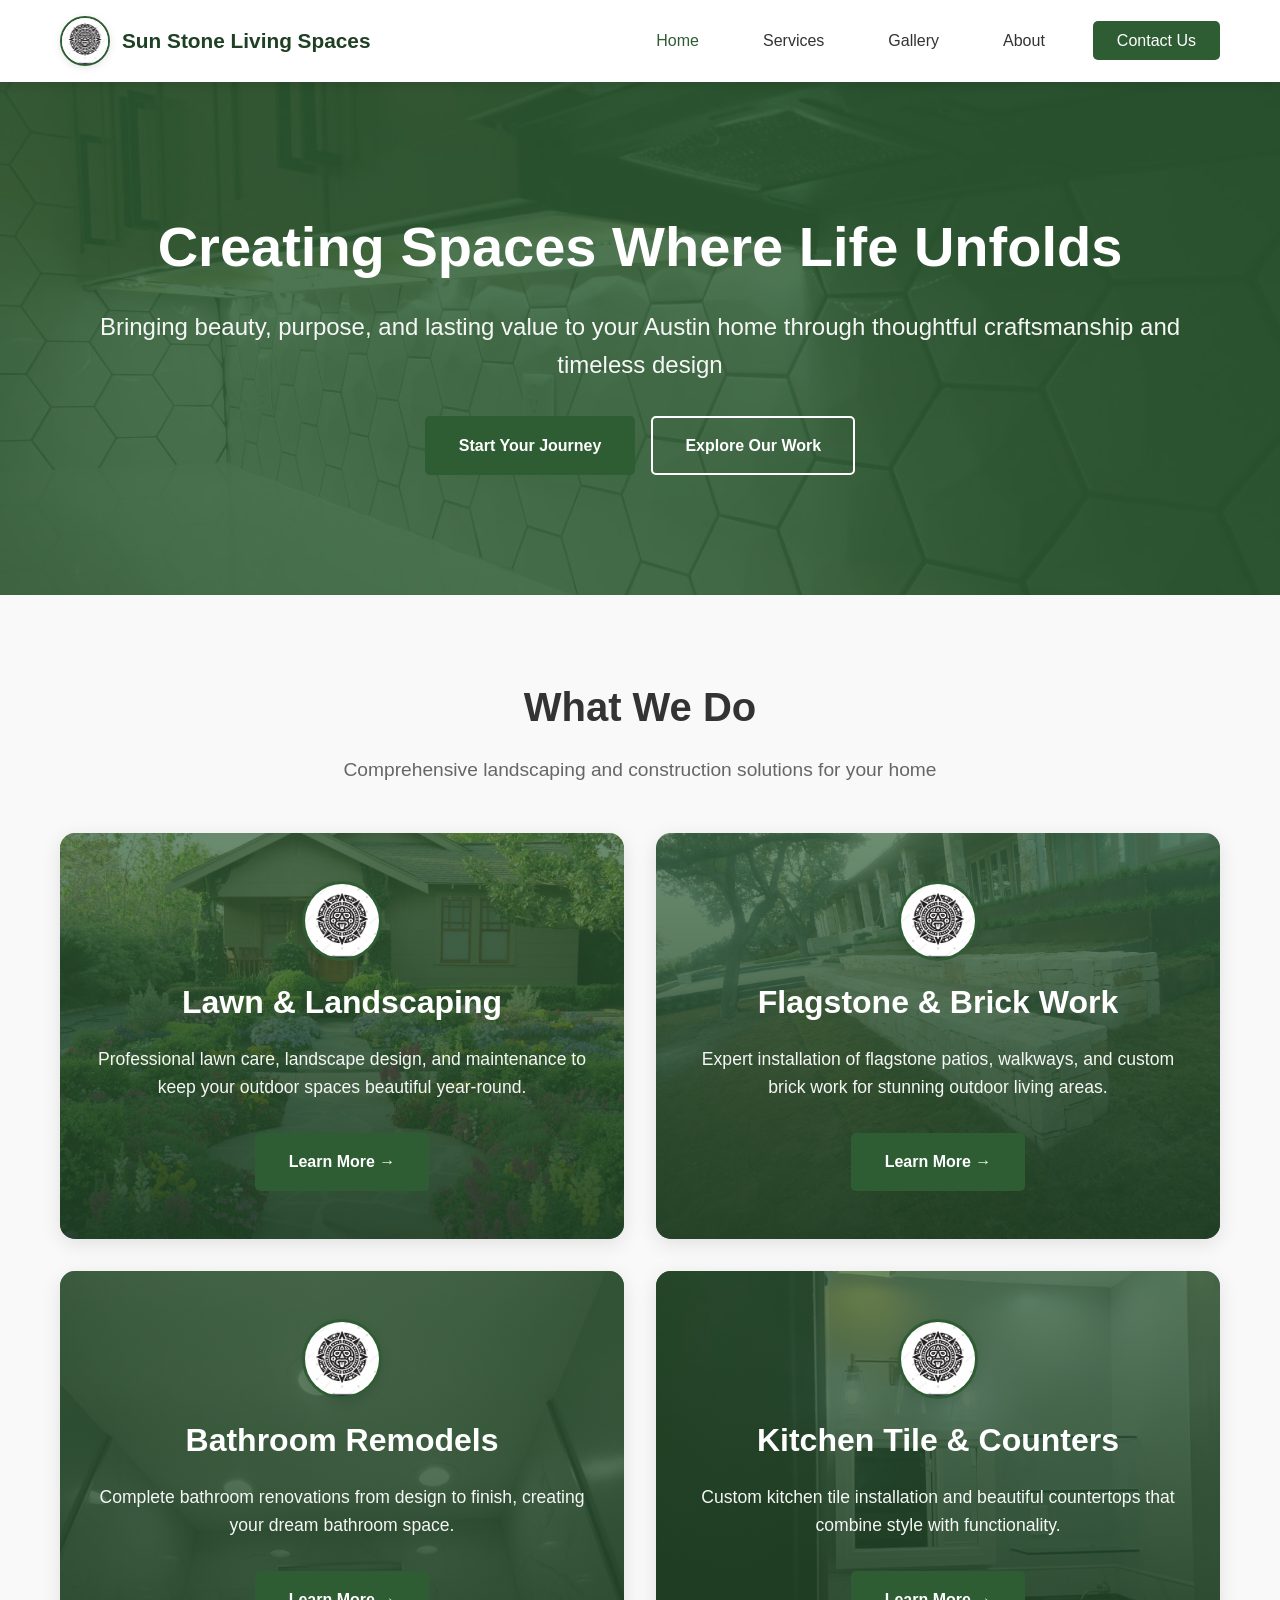
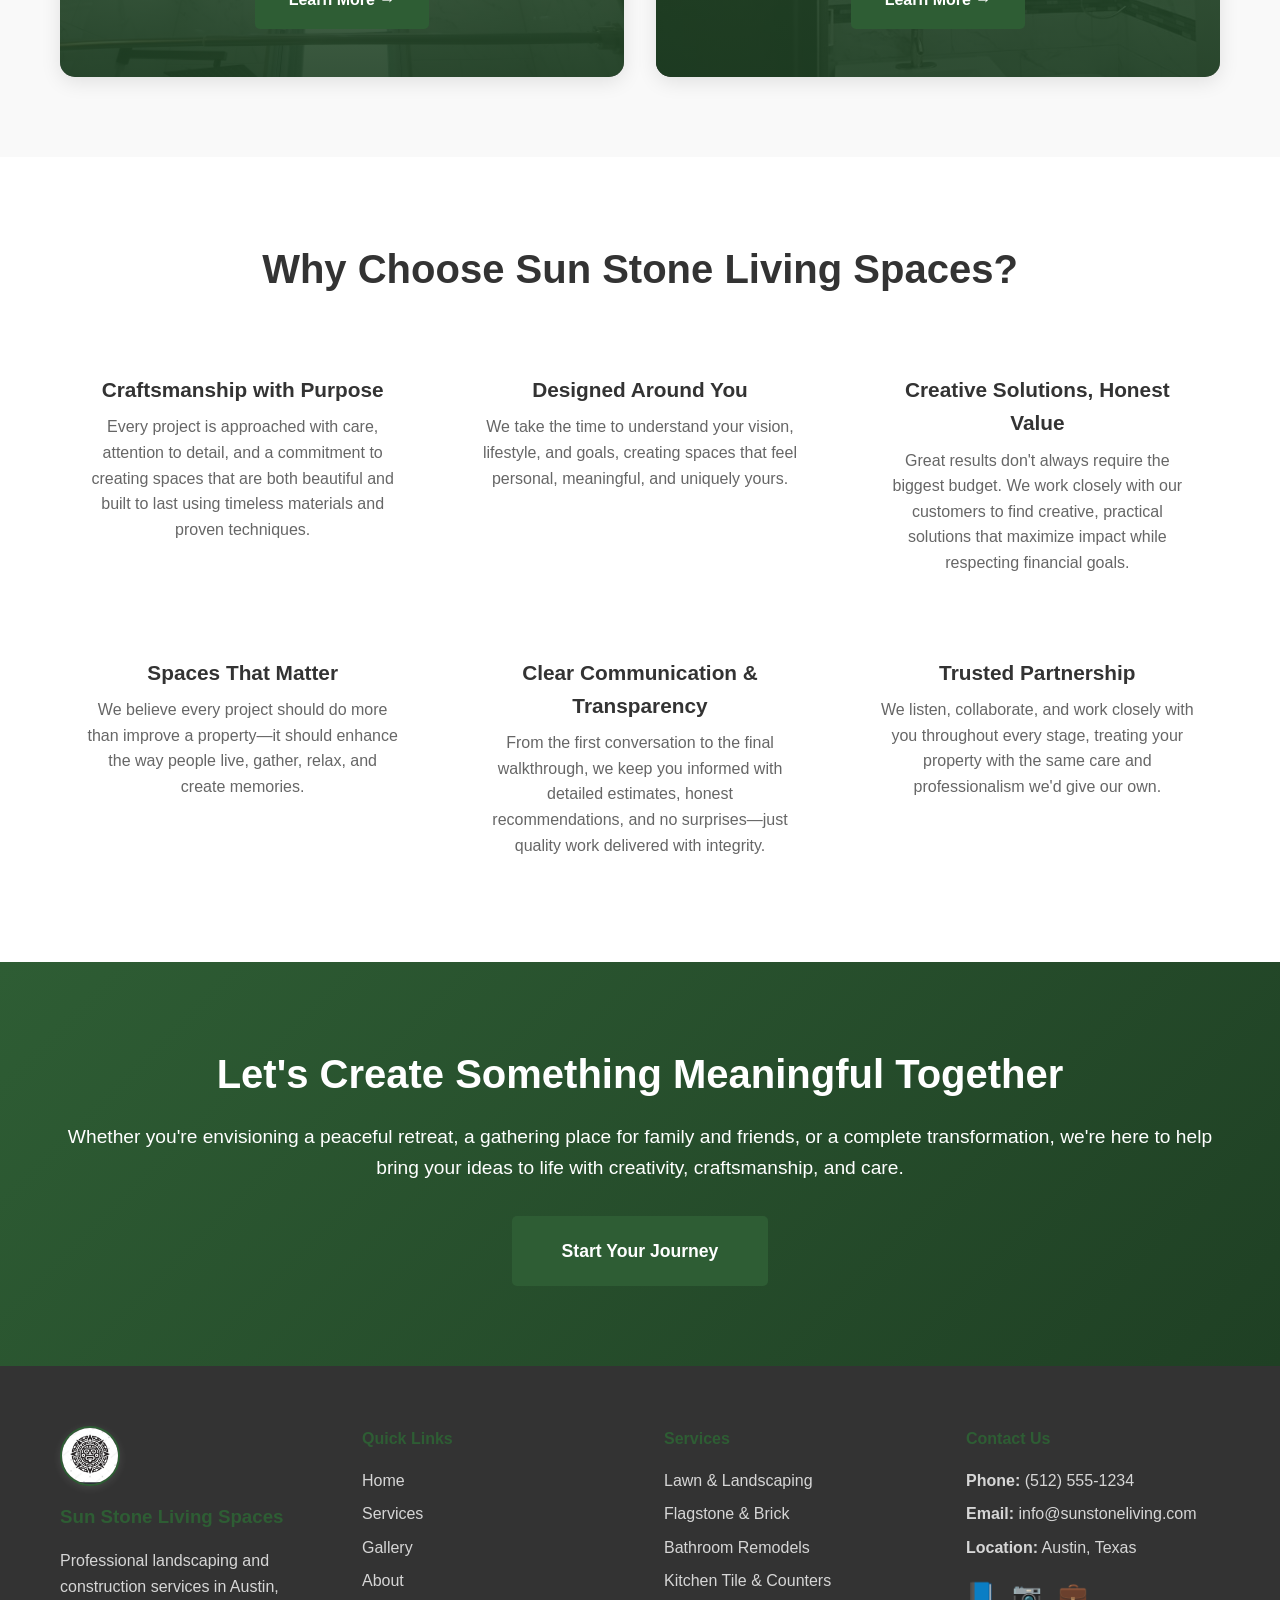
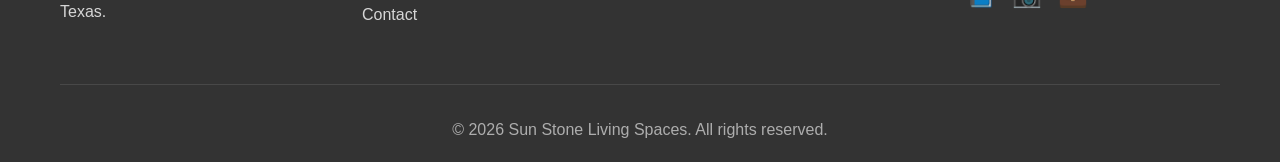
==== index.html @ c8926825 "Add files via upload Initial website upload" ====
<!DOCTYPE html>
<html lang="en">
<head>
    <meta charset="UTF-8">
    <meta name="viewport" content="width=device-width, initial-scale=1.0">
    <meta name="description" content="Sun Stone Living Spaces - Professional landscaping, construction, and remodeling services in Austin, Texas. Specializing in lawn care, flagstone, brick work, bathroom remodels, and custom counters.">
    <title>Sun Stone Living Spaces | Landscaping & Construction | Austin, TX</title>
    <link rel="stylesheet" href="css/styles.css">
</head>
<body>
    <!-- Navigation -->
    <nav class="navbar">
        <div class="container">
            <div class="nav-wrapper">
                <div class="logo">
                    <img src="images/logos/sunstone-icon.jpg" alt="Sun Stone Living Spaces Logo" class="logo-image">
                    <span class="logo-text">Sun Stone Living Spaces</span>
                </div>
                <button class="mobile-menu-toggle" aria-label="Toggle menu">
                    <span></span>
                    <span></span>
                    <span></span>
                </button>
                <ul class="nav-menu">
                    <li><a href="index.html" class="active">Home</a></li>
                    <li><a href="services.html">Services</a></li>
                    <li><a href="gallery.html">Gallery</a></li>
                    <li><a href="about.html">About</a></li>
                    <li><a href="contact.html" class="btn-contact">Contact Us</a></li>
                </ul>
            </div>
        </div>
    </nav>

    <!-- Hero Section -->
    <section class="hero" style="background-image: url('images/gallery/kitchen/HexKit.jpg');">
        <div class="hero-overlay"></div>
        <div class="container">
            <div class="hero-content">
                <h1>Creating Spaces Where Life Unfolds</h1>
                <p class="hero-subtitle">Bringing beauty, purpose, and lasting value to your Austin home through thoughtful craftsmanship and timeless design</p>
                <div class="hero-buttons">
                    <a href="contact.html" class="btn btn-primary">Start Your Journey</a>
                    <a href="gallery.html" class="btn btn-secondary">Explore Our Work</a>
                </div>
            </div>
        </div>
    </section>

    <!-- Services Overview -->
    <section class="services-overview">
        <div class="container">
            <h2 class="section-title">What We Do</h2>
            <p class="section-subtitle">Comprehensive landscaping and construction solutions for your home</p>
            
            <div class="services-grid-2x2">
                <div class="service-card-large" style="background-image: url('images/gallery/lawn/flowers and flagstone.jpg');">
                    <div class="service-card-overlay"></div>
                    <div class="service-card-content">
                        <div class="service-icon">
                            <img src="images/logos/sunstone-icon.jpg" alt="Sun Stone" class="service-icon-img">
                        </div>
                        <h3>Lawn & Landscaping</h3>
                        <p>Professional lawn care, landscape design, and maintenance to keep your outdoor spaces beautiful year-round.</p>
                        <a href="services.html#lawn" class="btn btn-primary">Learn More →</a>
                    </div>
                </div>
                
                <div class="service-card-large" style="background-image: url('images/gallery/hardscape/image000000(5).JPG');">
                    <div class="service-card-overlay"></div>
                    <div class="service-card-content">
                        <div class="service-icon">
                            <img src="images/logos/sunstone-icon.jpg" alt="Sun Stone" class="service-icon-img">
                        </div>
                        <h3>Flagstone & Brick Work</h3>
                        <p>Expert installation of flagstone patios, walkways, and custom brick work for stunning outdoor living areas.</p>
                        <a href="services.html#hardscape" class="btn btn-primary">Learn More →</a>
                    </div>
                </div>
                
                <div class="service-card-large" style="background-image: url('images/gallery/bathroom/Wshower2.jpg');">
                    <div class="service-card-overlay"></div>
                    <div class="service-card-content">
                        <div class="service-icon">
                            <img src="images/logos/sunstone-icon.jpg" alt="Sun Stone" class="service-icon-img">
                        </div>
                        <h3>Bathroom Remodels</h3>
                        <p>Complete bathroom renovations from design to finish, creating your dream bathroom space.</p>
                        <a href="services.html#bathroom" class="btn btn-primary">Learn More →</a>
                    </div>
                </div>
                
                <div class="service-card-large" style="background-image: url('images/gallery/bathroom/SmallRR.jpg');">
                    <div class="service-card-overlay"></div>
                    <div class="service-card-content">
                        <div class="service-icon">
                            <img src="images/logos/sunstone-icon.jpg" alt="Sun Stone" class="service-icon-img">
                        </div>
                        <h3>Kitchen Tile & Counters</h3>
                        <p>Custom kitchen tile installation and beautiful countertops that combine style with functionality.</p>
                        <a href="services.html#kitchen" class="btn btn-primary">Learn More →</a>
                    </div>
                </div>
            </div>
        </div>
    </section>

    <!-- Why Choose Us -->
    <section class="why-choose-us">
        <div class="container">
            <h2 class="section-title">Why Choose Sun Stone Living Spaces?</h2>
            <div class="features-grid">
                <div class="feature">
                    <h3>Craftsmanship with Purpose</h3>
                    <p>Every project is approached with care, attention to detail, and a commitment to creating spaces that are both beautiful and built to last using timeless materials and proven techniques.</p>
                </div>
                <div class="feature">
                    <h3>Designed Around You</h3>
                    <p>We take the time to understand your vision, lifestyle, and goals, creating spaces that feel personal, meaningful, and uniquely yours.</p>
                </div>
                <div class="feature">
                    <h3>Creative Solutions, Honest Value</h3>
                    <p>Great results don't always require the biggest budget. We work closely with our customers to find creative, practical solutions that maximize impact while respecting financial goals.</p>
                </div>
                <div class="feature">
                    <h3>Spaces That Matter</h3>
                    <p>We believe every project should do more than improve a property—it should enhance the way people live, gather, relax, and create memories.</p>
                </div>
                <div class="feature">
                    <h3>Clear Communication & Transparency</h3>
                    <p>From the first conversation to the final walkthrough, we keep you informed with detailed estimates, honest recommendations, and no surprises—just quality work delivered with integrity.</p>
                </div>
                <div class="feature">
                    <h3>Trusted Partnership</h3>
                    <p>We listen, collaborate, and work closely with you throughout every stage, treating your property with the same care and professionalism we'd give our own.</p>
                </div>
            </div>
        </div>
    </section>

    <!-- Call to Action -->
    <section class="cta">
        <div class="container">
            <h2>Let's Create Something Meaningful Together</h2>
            <p>Whether you're envisioning a peaceful retreat, a gathering place for family and friends, or a complete transformation, we're here to help bring your ideas to life with creativity, craftsmanship, and care.</p>
            <a href="contact.html" class="btn btn-primary btn-large">Start Your Journey</a>
        </div>
    </section>

    <!-- Footer -->
    <footer class="footer">
        <div class="container">
            <div class="footer-content">
                <div class="footer-section">
                    <img src="images/logos/sunstone-icon.jpg" alt="Sun Stone Living Spaces" class="footer-logo">
                    <h3>Sun Stone Living Spaces</h3>
                    <p>Professional landscaping and construction services in Austin, Texas.</p>
                </div>
                
                <div class="footer-section">
                    <h4>Quick Links</h4>
                    <ul>
                        <li><a href="index.html">Home</a></li>
                        <li><a href="services.html">Services</a></li>
                        <li><a href="gallery.html">Gallery</a></li>
                        <li><a href="about.html">About</a></li>
                        <li><a href="contact.html">Contact</a></li>
                    </ul>
                </div>
                
                <div class="footer-section">
                    <h4>Services</h4>
                    <ul>
                        <li><a href="services.html#lawn">Lawn & Landscaping</a></li>
                        <li><a href="services.html#hardscape">Flagstone & Brick</a></li>
                        <li><a href="services.html#bathroom">Bathroom Remodels</a></li>
                        <li><a href="services.html#kitchen">Kitchen Tile & Counters</a></li>
                    </ul>
                </div>
                
                <div class="footer-section">
                    <h4>Contact Us</h4>
                    <p><strong>Phone:</strong> <a href="tel:+15125551234">(512) 555-1234</a></p>
                    <p><strong>Email:</strong> <a href="mailto:info@sunstoneliving.com">info@sunstoneliving.com</a></p>
                    <p><strong>Location:</strong> Austin, Texas</p>
                    <div class="social-links">
                        <a href="#" aria-label="Facebook" class="social-icon">📘</a>
                        <a href="#" aria-label="Instagram" class="social-icon">📷</a>
                        <a href="#" aria-label="LinkedIn" class="social-icon">💼</a>
                    </div>
                </div>
            </div>
            
            <div class="footer-bottom">
                <p>&copy; 2026 Sun Stone Living Spaces. All rights reserved.</p>
            </div>
        </div>
    </footer>

    <script src="js/main.js"></script>
</body>
</html>
---- css/styles.css ----
/* ===================================
   Sun Stone Living Spaces - Main Styles
   Modern, Clean Design
   =================================== */

/* CSS Variables - Brand Colors */
:root {
    --primary-color: #2E5D34;      /* Forest Green */
    --primary-dark: #1F4024;       /* Darker Forest Green */
    --secondary-color: #333333;    /* Charcoal */
    --accent-color: #3A7342;       /* Light Forest Green */
    --text-dark: #333333;          /* Charcoal */
    --text-light: #666666;         /* Medium gray */
    --background-light: #F9F9F9;   /* Off-white */
    --white: #FFFFFF;
    --border-color: #E0E0E0;
    --shadow: rgba(0, 0, 0, 0.1);
}

/* Reset & Base Styles */
* {
    margin: 0;
    padding: 0;
    box-sizing: border-box;
}

html {
    scroll-behavior: smooth;
}

body {
    font-family: 'Segoe UI', Tahoma, Geneva, Verdana, sans-serif;
    line-height: 1.6;
    color: var(--text-dark);
    background-color: var(--white);
}

/* ===================================
   Scroll Animations
   =================================== */
.fade-in {
    opacity: 0;
    transform: translateY(30px);
    transition: opacity 0.8s ease-out, transform 0.8s ease-out;
}

.fade-in.visible {
    opacity: 1;
    transform: translateY(0);
}

.fade-in-left {
    opacity: 0;
    transform: translateX(-30px);
    transition: opacity 0.8s ease-out, transform 0.8s ease-out;
}

.fade-in-left.visible {
    opacity: 1;
    transform: translateX(0);
}

.fade-in-right {
    opacity: 0;
    transform: translateX(30px);
    transition: opacity 0.8s ease-out, transform 0.8s ease-out;
}

.fade-in-right.visible {
    opacity: 1;
    transform: translateX(0);
}

.scale-in {
    opacity: 0;
    transform: scale(0.9);
    transition: opacity 0.8s ease-out, transform 0.8s ease-out;
}

.scale-in.visible {
    opacity: 1;
    transform: scale(1);

/* ===================================
   Progress Bar on Scroll
   =================================== */
.scroll-progress {
    position: fixed;
    top: 0;
    left: 0;
    width: 0%;
    height: 4px;
    background: linear-gradient(90deg, var(--primary-color), var(--accent-color));
    z-index: 9999;
    transition: width 0.1s ease;
}

/* ===================================
   Gradient Text Effects
   =================================== */
.gradient-text {
    background: linear-gradient(135deg, var(--primary-color), var(--accent-color), var(--primary-dark));
    background-size: 200% 200%;
    -webkit-background-clip: text;
    -webkit-text-fill-color: transparent;
    background-clip: text;
    animation: gradientShift 4s ease infinite;
}

@keyframes gradientShift {
    0% { background-position: 0% 50%; }
    50% { background-position: 100% 50%; }
    100% { background-position: 0% 50%; }
}

/* ===================================
   Floating/Pulsing CTA Button
   =================================== */
.btn-pulse {
    animation: pulse 2s ease-in-out infinite;
    position: relative;
    overflow: hidden;
}

.btn-pulse::before {
    content: '';
    position: absolute;
    top: 50%;
    left: 50%;
    width: 0;
    height: 0;
    border-radius: 50%;
    background: rgba(255, 255, 255, 0.3);
    transform: translate(-50%, -50%);
    transition: width 0.6s, height 0.6s;
}

.btn-pulse:hover::before {
    width: 300px;
    height: 300px;
}

@keyframes pulse {
    0%, 100% {
        transform: scale(1);
        box-shadow: 0 5px 15px var(--shadow);
    }
    50% {
        transform: scale(1.05);
        box-shadow: 0 8px 25px rgba(46, 93, 52, 0.4);
    }
}

/* ===================================
   Ripple Effect on Buttons
   =================================== */
.btn-ripple {
    position: relative;
    overflow: hidden;
}

.ripple {
    position: absolute;
    border-radius: 50%;
    background: rgba(255, 255, 255, 0.6);
    transform: scale(0);
    animation: ripple-animation 0.6s ease-out;
    pointer-events: none;
}

@keyframes ripple-animation {
    to {
        transform: scale(4);
        opacity: 0;
    }
}

/* ===================================
   Particle Background
   =================================== */
.particles-container {
    position: absolute;
    top: 0;
    left: 0;
    width: 100%;
    height: 100%;
    overflow: hidden;
    pointer-events: none;
}

.particle {
    position: absolute;
    width: 4px;
    height: 4px;
    background: rgba(255, 255, 255, 0.5);
    border-radius: 50%;
    animation: float 15s infinite ease-in-out;
}

.particle:nth-child(2n) {
    width: 3px;
    height: 3px;
    animation-duration: 20s;
}

.particle:nth-child(3n) {
    width: 2px;
    height: 2px;
    animation-duration: 25s;
}

@keyframes float {
    0%, 100% {
        transform: translateY(0) translateX(0);
        opacity: 0;
    }
    10% {
        opacity: 1;
    }
    90% {
        opacity: 1;
    }
    100% {
        transform: translateY(-100vh) translateX(50px);
        opacity: 0;
    }
}
}

img {
    max-width: 100%;
    height: auto;
    display: block;
}

a {
    text-decoration: none;
    color: inherit;
    transition: all 0.3s ease;
}

ul {
    list-style: none;
}

/* Container */
.container {
    max-width: 1200px;
    margin: 0 auto;
    padding: 0 20px;
}

/* ===================================
   Navigation
   =================================== */
.navbar {
    background-color: var(--white);
    box-shadow: 0 2px 10px var(--shadow);
    position: sticky;
    top: 0;
    z-index: 1000;
    padding: 1rem 0;
}

.nav-wrapper {
    display: flex;
    justify-content: space-between;
    align-items: center;
}

.logo {
    display: flex;
    align-items: center;
    gap: 12px;
}

.logo img {
    width: 50px;
    height: 50px;
    border-radius: 50%;
    object-fit: cover;
    box-shadow: 0 2px 8px var(--shadow);
}

.logo-image {
    border: 2px solid var(--primary-color);
}

.logo-text {
    font-size: 1.3rem;
    font-weight: 700;
    color: var(--primary-dark);
}

.nav-menu {
    display: flex;
    gap: 2rem;
    align-items: center;
}

.nav-menu a {
    color: var(--text-dark);
    font-weight: 500;
    padding: 0.5rem 1rem;
    border-radius: 5px;
    transition: all 0.3s ease;
}

.nav-menu a:hover,
.nav-menu a.active {
    color: var(--primary-color);
}

.btn-contact {
    background-color: var(--primary-color);
    color: var(--white) !important;
    padding: 0.7rem 1.5rem !important;
    border-radius: 5px;
}

.btn-contact:hover {
    background-color: var(--primary-dark);
    transform: translateY(-2px);
}

.mobile-menu-toggle {
    display: none;
    flex-direction: column;
    gap: 5px;
    background: none;
    border: none;
    cursor: pointer;
    padding: 5px;
}

.mobile-menu-toggle span {
    width: 25px;
    height: 3px;
    background-color: var(--text-dark);
    transition: all 0.3s ease;
}

/* ===================================
   Hero Section
   =================================== */
.hero {
    position: relative;
    background: linear-gradient(135deg, var(--primary-color) 0%, var(--primary-dark) 100%);
    background-size: cover;
    background-position: center;
    background-attachment: fixed;
    color: var(--white);
    padding: 120px 0;
    text-align: center;
    overflow: hidden;
}

.hero-overlay {
    position: absolute;
    top: 0;
    left: 0;
    right: 0;
    bottom: 0;
    background: rgba(46, 93, 52, 0.85);
}

.hero-content {
    position: relative;
    z-index: 1;
}

.hero h1 {
    font-size: 3.5rem;
    margin-bottom: 1rem;
    font-weight: 700;
}

.hero-subtitle {
    font-size: 1.5rem;
    margin-bottom: 2rem;
    opacity: 0.95;
}

.hero-buttons {
    display: flex;
    gap: 1rem;
    justify-content: center;
    flex-wrap: wrap;
}

/* ===================================
   Buttons
   =================================== */
.btn {
    display: inline-block;
    padding: 0.9rem 2rem;
    border-radius: 5px;
    font-weight: 600;
    text-align: center;
    cursor: pointer;
    transition: all 0.3s ease;
    border: 2px solid transparent;
}

.btn-primary {
    background-color: var(--primary-color);
    color: var(--white);
}

.btn-primary:hover {
    background-color: var(--primary-dark);
    transform: translateY(-2px);
    box-shadow: 0 5px 15px var(--shadow);
}

.btn-secondary {
    background-color: transparent;
    color: var(--white);
    border: 2px solid var(--white);
}

.btn-secondary:hover {
    background-color: var(--white);
    color: var(--primary-dark);
}

.btn-large {
    padding: 1.2rem 3rem;
    font-size: 1.1rem;
}

/* ===================================
   Sections
   =================================== */
section {
    padding: 80px 0;
}

.section-title {
    font-size: 2.5rem;
    text-align: center;
    margin-bottom: 1rem;
    color: var(--text-dark);
}

.section-subtitle {
    text-align: center;
    font-size: 1.2rem;
    color: var(--text-light);
    margin-bottom: 3rem;
}

/* ===================================
   Services Overview
   =================================== */
.services-overview {
    background-color: var(--background-light);
}

.services-grid {
    display: grid;
    grid-template-columns: repeat(auto-fit, minmax(280px, 1fr));
    gap: 2rem;
    margin-top: 3rem;
}

.services-grid-2x2 {
    display: grid;
    grid-template-columns: repeat(2, 1fr);
    gap: 2rem;
    margin-top: 3rem;
}

.service-card {
    background-color: var(--white);
    padding: 2rem;
    border-radius: 10px;
    box-shadow: 0 5px 15px var(--shadow);
    transition: transform 0.3s ease, box-shadow 0.3s ease;
    text-align: center;
}

.service-card:hover {
    transform: translateY(-10px);
    box-shadow: 0 10px 30px var(--shadow);
}

.service-card-large {
    position: relative;
    background-size: cover;
    background-position: center;
    min-height: 400px;
    border-radius: 15px;
    overflow: hidden;
    box-shadow: 0 5px 20px var(--shadow);
    transition: transform 0.3s ease, box-shadow 0.3s ease;
}

.service-card-large:hover {
    transform: translateY(-10px);
    box-shadow: 0 15px 40px var(--shadow);
}

.service-card-overlay {
    position: absolute;
    top: 0;
    left: 0;
    right: 0;
    bottom: 0;
    background: linear-gradient(to bottom, rgba(46, 93, 52, 0.7), rgba(31, 64, 36, 0.9));
    transition: background 0.3s ease;
}

.service-card-large:hover .service-card-overlay {
    background: linear-gradient(to bottom, rgba(46, 93, 52, 0.8), rgba(31, 64, 36, 0.95));
}

.service-card-content {
    position: relative;
    z-index: 1;
    padding: 3rem 2rem;
    height: 100%;
    display: flex;
    flex-direction: column;
    justify-content: center;
    align-items: center;
    text-align: center;
    color: var(--white);
}

.service-card-content h3 {
    font-size: 2rem;
    margin-bottom: 1rem;
    color: var(--white);
}

.service-card-content p {
    color: rgba(255, 255, 255, 0.95);
    margin-bottom: 2rem;
    font-size: 1.1rem;
}

.service-card-content .btn {
    margin-top: auto;
}

.service-icon {
    font-size: 3rem;
    margin-bottom: 1rem;
    display: flex;
    justify-content: center;
    align-items: center;
}

.service-icon-img {
    width: 80px;
    height: 80px;
    border-radius: 50%;
    object-fit: cover;
    box-shadow: 0 4px 12px var(--shadow);
    border: 3px solid var(--primary-color);
    transition: transform 0.3s ease;
}

.service-card:hover .service-icon-img {
    transform: scale(1.1) rotate(5deg);
}

.service-card h3 {
    font-size: 1.5rem;
    margin-bottom: 1rem;
    color: var(--primary-dark);
}

.service-card p {
    color: var(--text-light);
    margin-bottom: 1.5rem;
}

.service-link {
    color: var(--primary-color);
    font-weight: 600;
}

.service-link:hover {
    color: var(--primary-dark);
}

/* ===================================
   Why Choose Us
   =================================== */
.why-choose-us {
    background-color: var(--white);
}

.features-grid {
    display: grid;
    grid-template-columns: repeat(3, 1fr);
    gap: 2rem;
    margin-top: 3rem;
}

.feature {
    text-align: center;
    padding: 1.5rem;
}

.feature-icon {
    font-size: 2.5rem;
    color: var(--primary-color);
    margin-bottom: 1rem;
}

.feature h3 {
    font-size: 1.3rem;
    margin-bottom: 0.5rem;
    color: var(--text-dark);
}

.feature p {
    color: var(--text-light);
}

/* ===================================
   Call to Action
   =================================== */
.cta {
    background: linear-gradient(135deg, var(--primary-color) 0%, var(--primary-dark) 100%);
    color: var(--white);
    text-align: center;
    padding: 80px 0;
}

.cta h2 {
    font-size: 2.5rem;
    margin-bottom: 1rem;
}

.cta p {
    font-size: 1.2rem;
    margin-bottom: 2rem;
}

/* ===================================
   Page Header
   =================================== */
.page-header {
    background: linear-gradient(135deg, var(--primary-color) 0%, var(--primary-dark) 100%);
    color: var(--white);
    text-align: center;
    padding: 80px 0;
}

.page-header h1 {
    font-size: 3rem;
    margin-bottom: 1rem;
}

.page-header p {
    font-size: 1.3rem;
    opacity: 1;
    color: var(--white);
    text-shadow: 1px 1px 2px rgba(0, 0, 0, 0.3);
}

/* ===================================
   Service Detail Pages
   =================================== */
.service-detail {
    padding: 60px 0;
}

.service-detail.alt-bg {
    background-color: var(--background-light);
}

.service-detail-content {
    display: grid;
    grid-template-columns: 1fr 1fr;
    gap: 4rem;
    align-items: center;
}

.service-detail-content.reverse {
    direction: rtl;
}

.service-detail-content.reverse > * {
    direction: ltr;
}

.service-detail-text h2 {
    font-size: 2.2rem;
    margin-bottom: 1rem;
    color: var(--text-dark);
}

.service-intro {
    font-size: 1.2rem;
    color: var(--text-light);
    margin-bottom: 2rem;
}

.service-detail-text h3 {
    font-size: 1.5rem;
    margin: 2rem 0 1rem;
    color: var(--primary-dark);
}

.service-list {
    list-style: none;
    margin-bottom: 2rem;
}

.service-list li {
    padding: 0.8rem 0;
    padding-left: 1.5rem;
    position: relative;
    color: var(--text-light);
}

.service-list li::before {
    content: "✓";
    position: absolute;
    left: 0;
    color: var(--primary-color);
    font-weight: bold;
}

.service-detail-image {
    border-radius: 10px;
    overflow: hidden;
    box-shadow: 0 10px 30px var(--shadow);
}

.placeholder-image {
    background-color: var(--background-light);
    padding: 100px 20px;
    text-align: center;
    color: var(--text-light);
    font-size: 1.2rem;
}

.service-area {
    background-color: var(--background-light);
    text-align: center;
    padding: 60px 0;
}

.service-area h2 {
    font-size: 2rem;
    margin-bottom: 1rem;
}

/* ===================================
   Gallery
   =================================== */
.gallery-filter {
    background-color: var(--background-light);
    padding: 30px 0;
}

.filter-buttons {
    display: flex;
    justify-content: center;
    gap: 1rem;
    flex-wrap: wrap;
}

.filter-btn {
    padding: 0.7rem 1.5rem;
    background-color: var(--white);
    border: 2px solid var(--border-color);
    border-radius: 5px;
    cursor: pointer;
    font-weight: 600;
    transition: all 0.3s ease;
}

.filter-btn:hover,
.filter-btn.active {
    background-color: var(--primary-color);
    color: var(--white);
    border-color: var(--primary-color);
}

.gallery-section {
    padding: 40px 0;
}

.gallery-grid {
    display: grid;
    grid-template-columns: repeat(2, 1fr);
    gap: 1.5rem;
}

.gallery-item {
    background-color: var(--white);
    border-radius: 10px;
    overflow: hidden;
    box-shadow: 0 5px 15px var(--shadow);
    transition: transform 0.3s ease, box-shadow 0.3s ease;
}

.gallery-item:hover {
    transform: translateY(-5px);
    box-shadow: 0 10px 30px var(--shadow);
}

.gallery-image {
    width: 100%;
    height: 250px;
    overflow: hidden;
    position: relative;
    cursor: pointer;
}

.gallery-image::after {
    content: '';
    position: absolute;
    top: 0;
    left: 0;
    width: 100%;
    height: 100%;
    background: linear-gradient(135deg, rgba(46, 93, 52, 0.7), rgba(31, 64, 36, 0.7));
    opacity: 0;
    transition: opacity 0.4s ease;
    pointer-events: none;
}

.gallery-item:hover .gallery-image::after {
    opacity: 1;
}

.gallery-image img {
    width: 100%;
    height: 100%;
    object-fit: cover;
    transition: transform 0.5s ease;
    cursor: pointer;
}

.gallery-item:hover .gallery-image img {
    transform: scale(1.15);
}

.gallery-info {
    padding: 1.5rem;
}

.gallery-info h3 {
    font-size: 1.2rem;
    margin-bottom: 0.5rem;
    color: var(--primary-dark);
}

.gallery-info p {
    color: var(--text-light);
}

/* ===================================
   Lightbox
   =================================== */
.lightbox {
    display: none;
    position: fixed;
    z-index: 9999;
    left: 0;
    top: 0;
    width: 100%;
    height: 100%;
    background-color: rgba(0, 0, 0, 0.95);
    overflow: auto;
}

.lightbox.active {
    display: flex;
    flex-direction: column;
    align-items: center;
    justify-content: center;
    padding: 20px;
}

.lightbox-content {
    max-width: 90%;
    max-height: 70vh;
    object-fit: contain;
    animation: zoom 0.3s;
    margin-bottom: 20px;
}

@keyframes zoom {
    from {transform: scale(0.8); opacity: 0;}
    to {transform: scale(1); opacity: 1;}
}

.lightbox-close {
    position: absolute;
    top: 20px;
    right: 40px;
    color: #fff;
    font-size: 40px;
    font-weight: bold;
    cursor: pointer;
    transition: 0.3s;
    z-index: 10000;
}

.lightbox-close:hover,
.lightbox-close:focus {
    color: #bbb;
}

.lightbox-prev,
.lightbox-next {
    position: absolute;
    top: 50%;
    transform: translateY(-50%);
    background-color: rgba(46, 93, 52, 0.8);
    color: white;
    border: none;
    font-size: 30px;
    padding: 15px 20px;
    cursor: pointer;
    transition: 0.3s;
    z-index: 10000;
    border-radius: 5px;
}

.lightbox-prev:hover,
.lightbox-next:hover {
    background-color: rgba(46, 93, 52, 1);
}

.lightbox-prev {
    left: 20px;
}

.lightbox-next {
    right: 20px;
}

.lightbox-caption {
    display: block !important;
    color: #fff;
    text-align: center;
    padding: 15px 20px;
    background-color: rgba(46, 93, 52, 0.9);
    border-radius: 5px;
    max-width: 90%;
    width: auto;
    min-height: 60px;
    opacity: 1;
    visibility: visible;
}

.lightbox-caption h3 {
    margin: 0 0 8px 0;
    font-size: 1.3rem;
    color: #fff;
}

.lightbox-caption p {
    margin: 0;
    font-size: 1rem;
    color: #f0f0f0;
    line-height: 1.5;
}

/* ===================================
   About Page
   =================================== */
.about-content {
    padding: 60px 0;
}

.about-intro {
    text-align: center;
    max-width: 800px;
    margin: 0 auto 4rem;
}

.about-intro h2 {
    font-size: 2.5rem;
    margin-bottom: 1.5rem;
    color: #000000;
    font-weight: 700;
}

.lead {
    font-size: 1.2rem;
    color: #333333;
    line-height: 1.8;
    font-weight: 400;
}

.about-grid {
    display: grid;
    grid-template-columns: repeat(3, 1fr);
    gap: 2rem;
}

.about-section {
    background-color: var(--background-light);
    padding: 2rem;
    border-radius: 10px;
}

.about-section h3 {
    font-size: 1.5rem;
    margin-bottom: 1rem;
    color: var(--primary-dark);
}

.about-section p {
    color: var(--text-light);
    line-height: 1.8;
}

.values-list {
    list-style: none;
}

.values-list li {
    padding: 0.5rem 0;
    color: var(--text-light);
}

.why-choose-section {
    background-color: var(--background-light);
    padding: 60px 0;
}

.why-choose-section h2 {
    text-align: center;
    font-size: 2.5rem;
    margin-bottom: 3rem;
}

.reasons-grid {
    display: grid;
    grid-template-columns: repeat(3, 1fr);
    gap: 2rem;
}

.reason-card {
    background-color: var(--white);
    padding: 2rem;
    border-radius: 10px;
    text-align: center;
    box-shadow: 0 5px 15px var(--shadow);
}

.reason-icon {
    font-size: 2.5rem;
    margin-bottom: 1rem;
}

.reason-card h3 {
    font-size: 1.3rem;
    margin-bottom: 0.5rem;
    color: var(--text-dark);
}

.reason-card p {
    color: var(--text-light);
}

.service-area-section {
    padding: 60px 0;
    text-align: center;
}

.service-area-section h2 {
    font-size: 2.5rem;
    margin-bottom: 1rem;
}

/* ===================================
   Contact Page
   =================================== */
.contact-section {
    padding: 60px 0;
    background-color: var(--white);
}

.contact-wrapper {
    display: grid;
    grid-template-columns: 1fr 1.5fr;
    gap: 4rem;
}

.contact-info h2 {
    font-size: 2rem;
    margin-bottom: 1rem;
    color: var(--primary-dark);
}

.contact-info > p {
    color: var(--text-dark);
    font-size: 1.1rem;
    line-height: 1.8;
}

.contact-details {
    margin: 2rem 0;
}

.contact-item {
    display: flex;
    gap: 1rem;
    margin-bottom: 2rem;
    padding: 1.5rem;
    background-color: var(--white);
    border: 1px solid var(--border-color);
    border-radius: 10px;
}

.contact-icon {
    font-size: 2rem;
}

.contact-text h3 {
    font-size: 1.2rem;
    margin-bottom: 0.5rem;
    color: var(--primary-dark);
    font-weight: 600;
}

.contact-text p {
    color: var(--text-dark);
}

.contact-text .small-text {
    color: var(--text-light);
    font-size: 0.9rem;
}

.contact-text a {
    color: var(--primary-color);
    font-weight: 600;
}

.contact-text a:hover {
    color: var(--primary-dark);
}

.small-text {
    font-size: 0.9rem;
    margin-top: 0.3rem;
}

.social-section {
    margin-top: 2rem;
}

.social-section h3 {
    font-size: 1.3rem;
    margin-bottom: 1rem;
}

.social-links-large {
    display: flex;
    flex-direction: column;
    gap: 0.5rem;
}

.social-icon-large {
    padding: 0.8rem;
    background-color: var(--background-light);
    border-radius: 5px;
    transition: all 0.3s ease;
}

.social-icon-large:hover {
    background-color: var(--primary-color);
    color: var(--white);
}

/* Contact Form */
.contact-form-wrapper {
    background-color: var(--background-light);
    padding: 2.5rem;
    border-radius: 10px;
}

.contact-form-wrapper h2 {
    font-size: 2rem;
    margin-bottom: 0.5rem;
    color: var(--text-dark);
}

.contact-form-wrapper > p {
    color: var(--text-light);
    margin-bottom: 2rem;
}

.contact-form {
    display: flex;
    flex-direction: column;
    gap: 1.5rem;
}

.form-row {
    display: grid;
    grid-template-columns: 1fr 1fr;
    gap: 1.5rem;
}

.form-group {
    display: flex;
    flex-direction: column;
}

.form-group label {
    margin-bottom: 0.5rem;
    font-weight: 600;
    color: var(--text-dark);
}

.form-group input,
.form-group select,
.form-group textarea {
    padding: 0.9rem;
    border: 2px solid var(--border-color);
    border-radius: 5px;
    font-family: inherit;
    font-size: 1rem;
    transition: border-color 0.3s ease;
}

.form-group input:focus,
.form-group select:focus,
.form-group textarea:focus {
    outline: none;
    border-color: var(--primary-color);
}

.checkbox-group label {
    flex-direction: row;
    align-items: center;
    gap: 0.5rem;
    font-weight: normal;
}

.checkbox-group input[type="checkbox"] {
    width: auto;
}

.form-note {
    font-size: 0.9rem;
    color: var(--text-light);
    text-align: center;
    margin-top: 1rem;
}

.form-message {
    padding: 1rem;
    border-radius: 5px;
    margin-top: 1rem;
    text-align: center;
}

.form-message.success {
    background-color: #d4edda;
    color: #155724;
    border: 1px solid #c3e6cb;
}

.form-message.error {
    background-color: #f8d7da;
    color: #721c24;
    border: 1px solid #f5c6cb;
}

/* Process Steps */
.why-contact {
    background-color: var(--background-light);
    padding: 60px 0;
}

.why-contact h2 {
    text-align: center;
    font-size: 2.5rem;
    margin-bottom: 3rem;
}

.process-steps {
    display: grid;
    grid-template-columns: repeat(auto-fit, minmax(250px, 1fr));
    gap: 2rem;
}

.process-step {
    text-align: center;
    padding: 2rem;
}

.step-number {
    width: 60px;
    height: 60px;
    background-color: var(--primary-color);
    color: var(--white);
    border-radius: 50%;
    display: flex;
    align-items: center;
    justify-content: center;
    font-size: 1.5rem;
    font-weight: bold;
    margin: 0 auto 1rem;
}

.process-step h3 {
    font-size: 1.3rem;
    margin-bottom: 0.5rem;
    color: var(--text-dark);
}

.process-step p {
    color: var(--text-light);
}

/* ===================================
   Footer
   =================================== */
.footer {
    background-color: var(--text-dark);
    color: var(--white);
    padding: 60px 0 20px;
}

.footer-content {
    display: grid;
    grid-template-columns: repeat(auto-fit, minmax(250px, 1fr));
    gap: 3rem;
    margin-bottom: 3rem;
}

.footer-section h3,
.footer-section h4 {
    margin-bottom: 1rem;
    color: var(--primary-color);
}

.footer-section p {
    color: rgba(255, 255, 255, 0.8);
    margin-bottom: 0.5rem;
}

.footer-section ul li {
    margin-bottom: 0.5rem;
}

.footer-section a {
    color: rgba(255, 255, 255, 0.8);
    transition: color 0.3s ease;
}

.footer-section a:hover {
    color: var(--primary-color);
}

.footer-logo {
    width: 60px;
    height: 60px;
    margin-bottom: 1rem;
    border-radius: 50%;
    object-fit: cover;
    border: 2px solid var(--primary-color);
    box-shadow: 0 2px 8px rgba(255, 255, 255, 0.1);
}

.social-links {
    display: flex;
    gap: 1rem;
    margin-top: 1rem;
}

.social-icon {
    font-size: 1.5rem;
    transition: transform 0.3s ease;
}

.social-icon:hover {
    transform: scale(1.2);
    color: var(--primary-color);
}

.footer-bottom {
    text-align: center;
    padding-top: 2rem;
    border-top: 1px solid rgba(255, 255, 255, 0.1);
    color: rgba(255, 255, 255, 0.6);
}

/* ===================================
   Responsive Design
   =================================== */
@media (max-width: 768px) {
    .nav-menu {
        position: fixed;
        left: -100%;
        top: 80px;
        flex-direction: column;
        background-color: var(--white);
        width: 100%;
        text-align: center;
        transition: 0.3s;
        box-shadow: 0 10px 27px var(--shadow);
        padding: 2rem 0;
    }

    .nav-menu.active {
        left: 0;
    }

    .mobile-menu-toggle {
        display: flex;
    }

    .hero h1 {
        font-size: 2.5rem;
    }

    .hero-subtitle {
        font-size: 1.2rem;
    }

    .hero-buttons {
        flex-direction: column;
        align-items: center;
    }

    .section-title {
        font-size: 2rem;
    }

    .services-grid-2x2 {
        grid-template-columns: 1fr;
    }

    .service-card-large {
        min-height: 350px;
    }

    .service-detail-content,
    .service-detail-content.reverse {
        grid-template-columns: 1fr;
        direction: ltr;
    }

    .contact-wrapper {
        grid-template-columns: 1fr;
    }

    .form-row {
        grid-template-columns: 1fr;
    }

    .gallery-grid {
        grid-template-columns: 1fr;
    }
}

@media (max-width: 480px) {
    .logo-text {
        font-size: 1rem;
    }

    .hero h1 {
        font-size: 2rem;
    }

    .page-header h1 {
        font-size: 2rem;
    }

    .btn {
        padding: 0.7rem 1.5rem;
    }

    .btn-large {
        padding: 0.9rem 2rem;
        font-size: 1rem;
    }
}

/* Made with Bob */
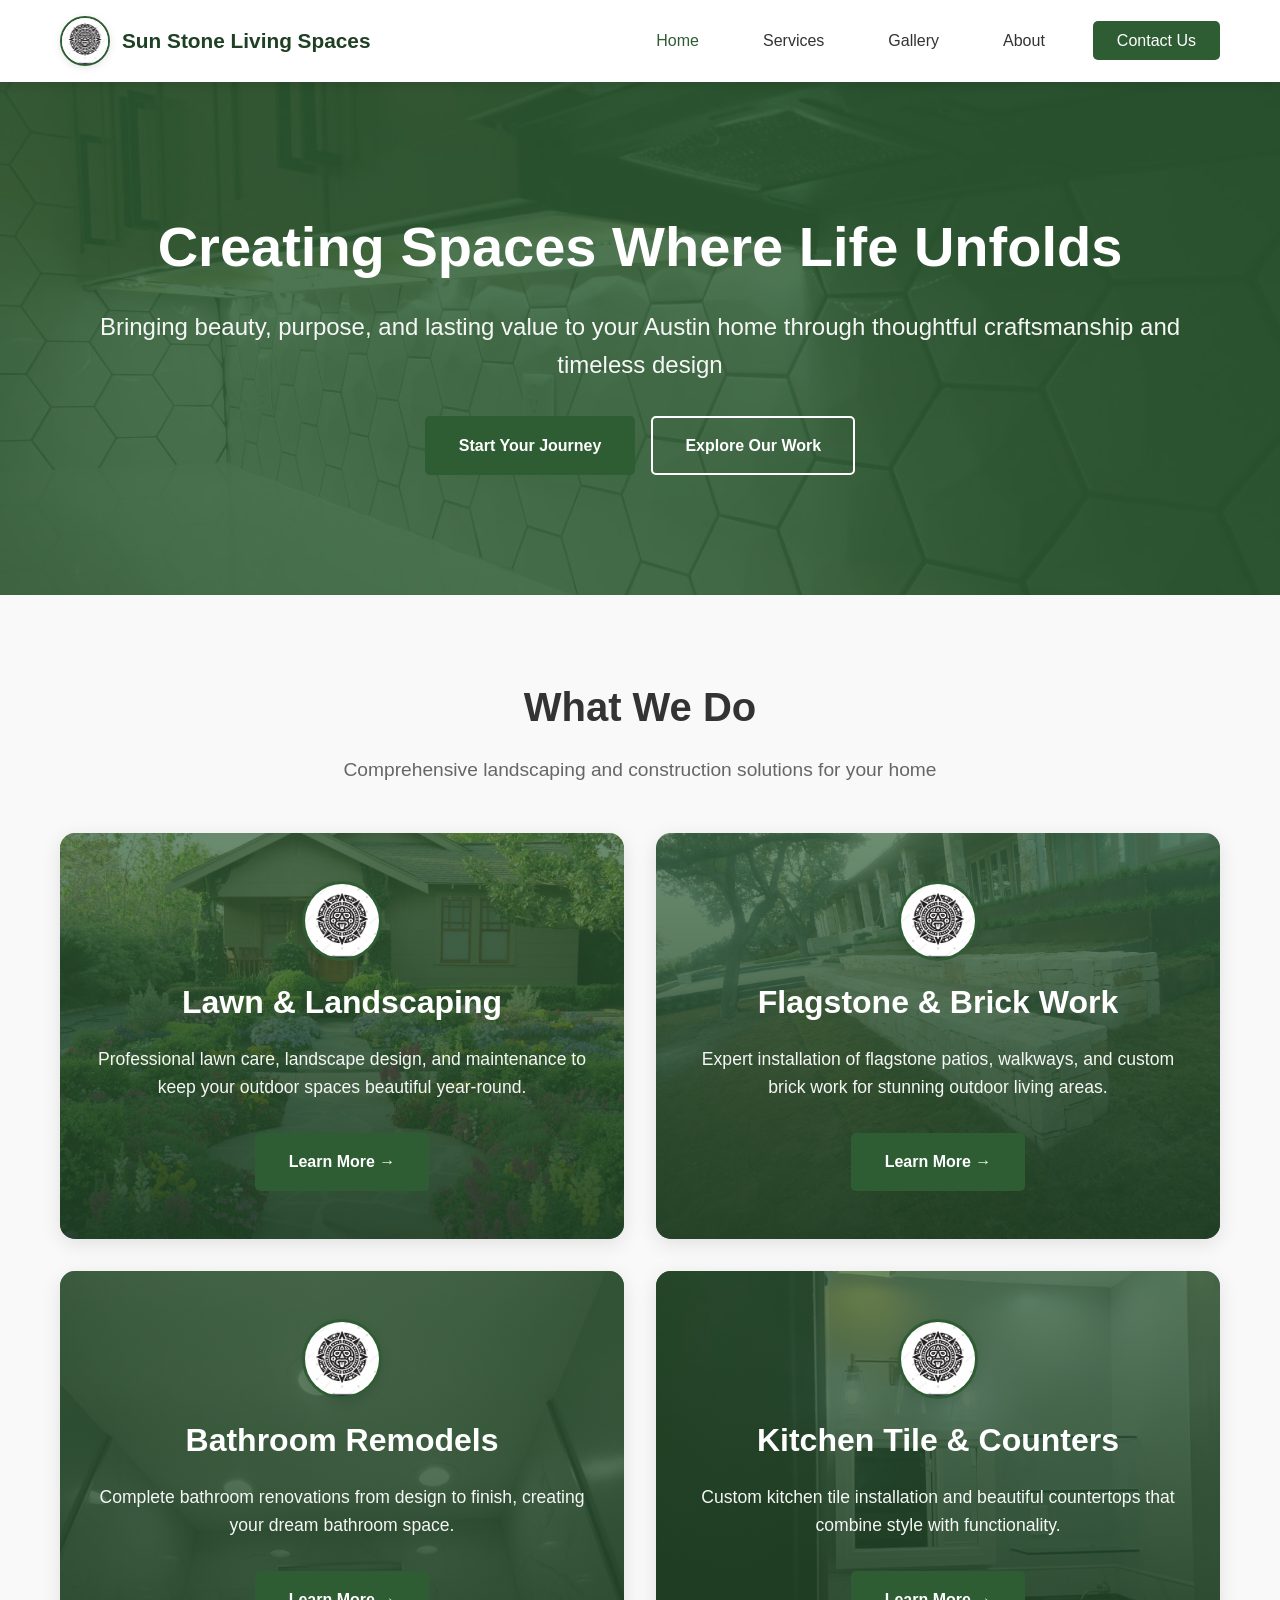
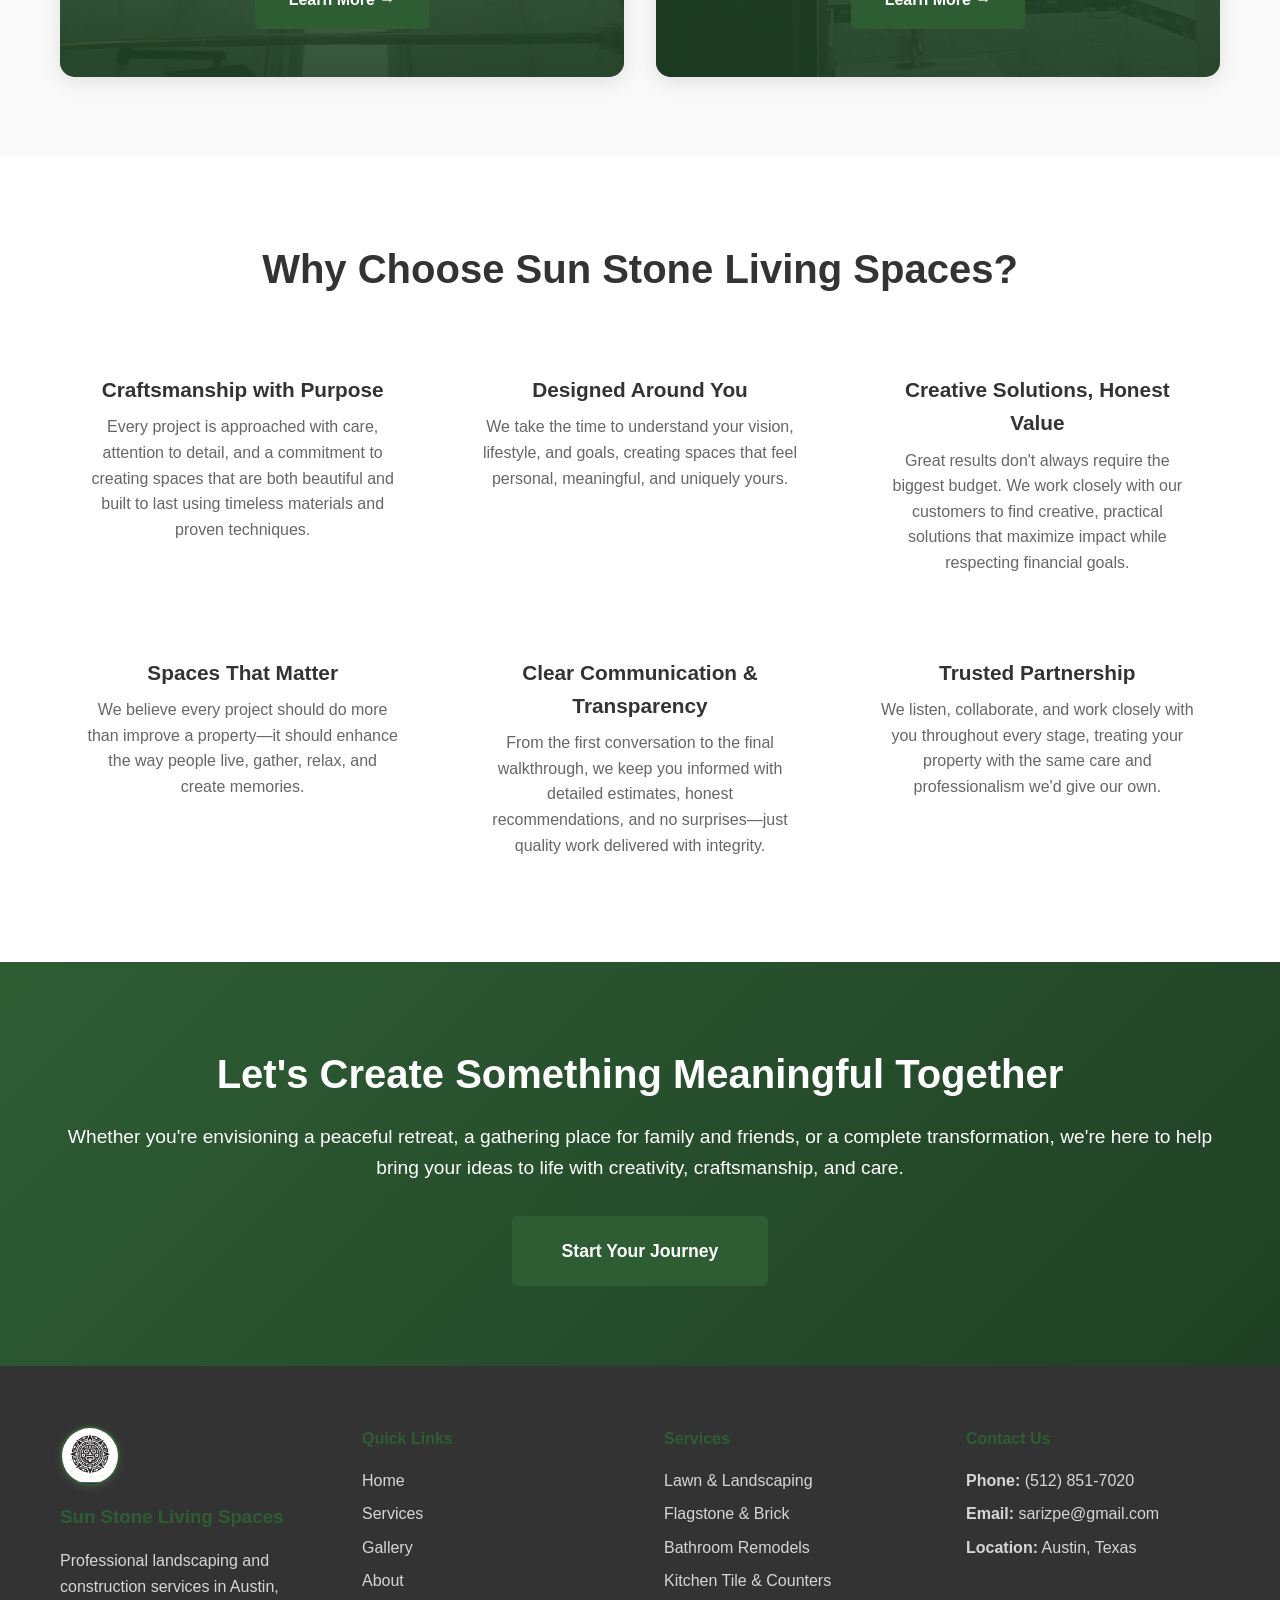
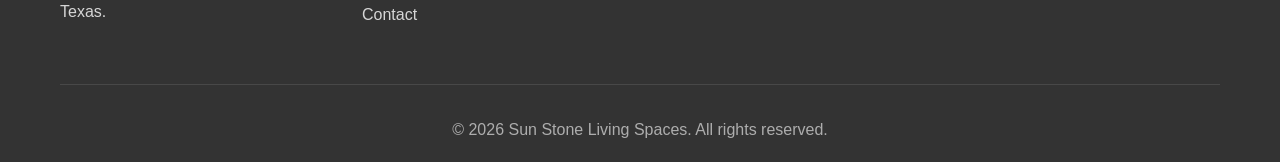
==== commit 7159caae: "Update site pages and script" ====
--- a/index.html
+++ b/index.html
@@ -180,14 +180,9 @@
                 
                 <div class="footer-section">
                     <h4>Contact Us</h4>
-                    <p><strong>Phone:</strong> <a href="tel:+15125551234">(512) 555-1234</a></p>
-                    <p><strong>Email:</strong> <a href="mailto:info@sunstoneliving.com">info@sunstoneliving.com</a></p>
+                    <p><strong>Phone:</strong> <a href="tel:+15128517020">(512) 851-7020</a></p>
+                    <p><strong>Email:</strong> <a href="mailto:sarizpe@gmail.com">sarizpe@gmail.com</a></p>
                     <p><strong>Location:</strong> Austin, Texas</p>
-                    <div class="social-links">
-                        <a href="#" aria-label="Facebook" class="social-icon">📘</a>
-                        <a href="#" aria-label="Instagram" class="social-icon">📷</a>
-                        <a href="#" aria-label="LinkedIn" class="social-icon">💼</a>
-                    </div>
                 </div>
             </div>
             
--- a/css/styles.css
+++ b/css/styles.css
@@ -645,8 +645,8 @@
    Page Header
    =================================== */
 .page-header {
-    background: linear-gradient(135deg, var(--primary-color) 0%, var(--primary-dark) 100%);
-    color: var(--white);
+    background: var(--white);
+    color: var(--text-dark);
     text-align: center;
     padding: 80px 0;
 }
@@ -654,13 +654,14 @@
 .page-header h1 {
     font-size: 3rem;
     margin-bottom: 1rem;
+    color: var(--text-dark);
 }
 
 .page-header p {
     font-size: 1.3rem;
     opacity: 1;
-    color: var(--white);
-    text-shadow: 1px 1px 2px rgba(0, 0, 0, 0.3);
+    color: var(--text-dark);
+    text-shadow: none;
 }
 
 /* ===================================
@@ -916,8 +917,8 @@
     position: absolute;
     top: 50%;
     transform: translateY(-50%);
-    background-color: rgba(46, 93, 52, 0.8);
-    color: white;
+    background-color: rgba(255, 255, 255, 0.9);
+    color: var(--text-dark);
     border: none;
     font-size: 30px;
     padding: 15px 20px;
@@ -929,7 +930,7 @@
 
 .lightbox-prev:hover,
 .lightbox-next:hover {
-    background-color: rgba(46, 93, 52, 1);
+    background-color: rgba(255, 255, 255, 1);
 }
 
 .lightbox-prev {
@@ -942,10 +943,10 @@
 
 .lightbox-caption {
     display: block !important;
-    color: #fff;
+    color: var(--white);
     text-align: center;
     padding: 15px 20px;
-    background-color: rgba(46, 93, 52, 0.9);
+    background-color: rgba(0, 0, 0, 0.9);
     border-radius: 5px;
     max-width: 90%;
     width: auto;
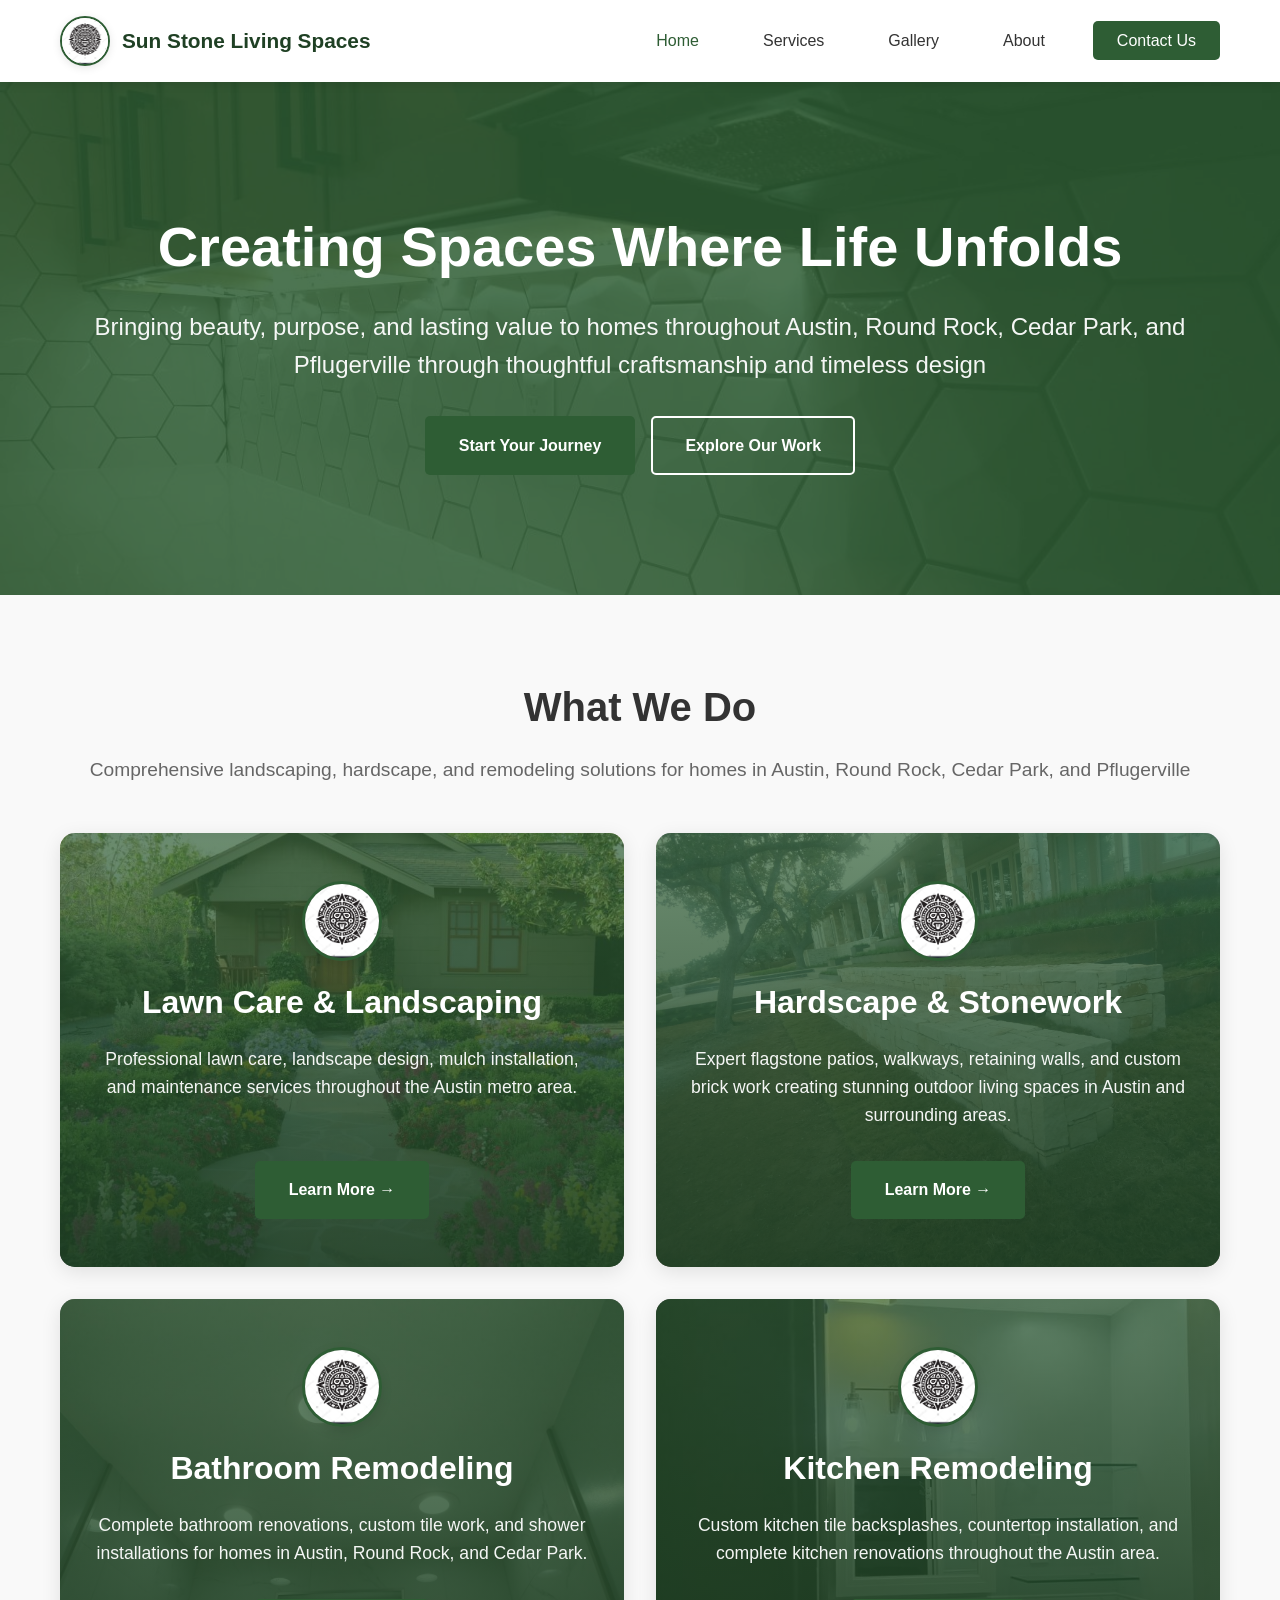
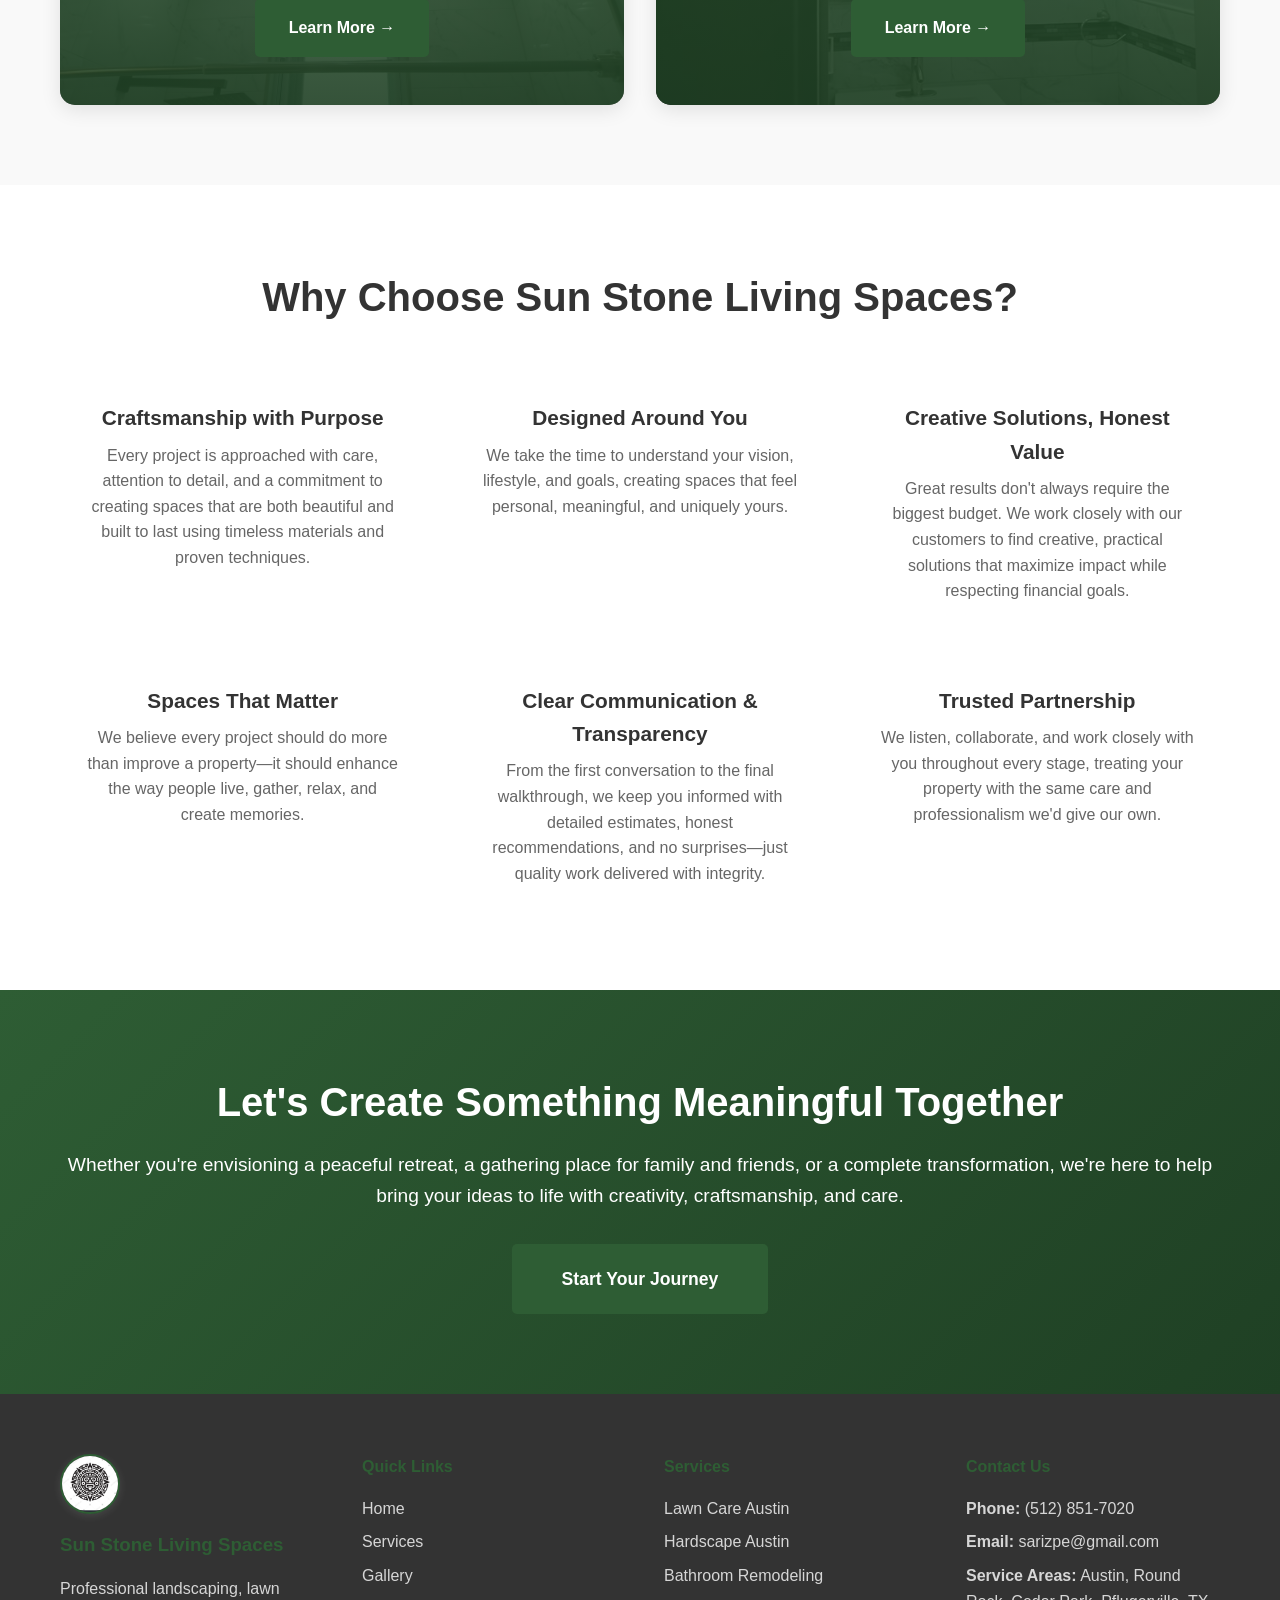
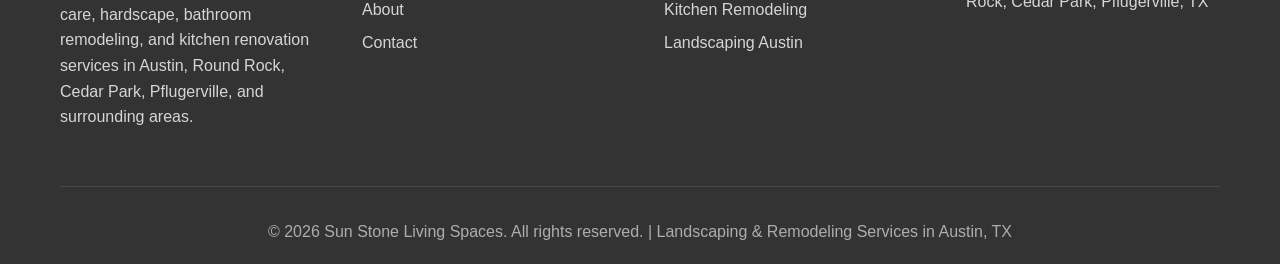
==== commit 9d2c6dcb: "Add Austin service pages" ====
--- a/index.html
+++ b/index.html
@@ -3,8 +3,9 @@
 <head>
     <meta charset="UTF-8">
     <meta name="viewport" content="width=device-width, initial-scale=1.0">
-    <meta name="description" content="Sun Stone Living Spaces - Professional landscaping, construction, and remodeling services in Austin, Texas. Specializing in lawn care, flagstone, brick work, bathroom remodels, and custom counters.">
-    <title>Sun Stone Living Spaces | Landscaping & Construction | Austin, TX</title>
+    <meta name="description" content="Sun Stone Living Spaces - Professional landscaping, lawn care, hardscape, bathroom remodeling, and kitchen renovation services in Austin, Round Rock, Cedar Park, and Pflugerville, TX. Expert craftsmanship for your home.">
+    <meta name="keywords" content="landscaping Austin TX, lawn care Austin, hardscape Austin, bathroom remodel Austin, kitchen remodel Austin, flagstone Austin, Round Rock landscaping, Cedar Park contractor">
+    <title>Sun Stone Living Spaces | Landscaping & Remodeling | Austin, Round Rock, Cedar Park TX</title>
     <link rel="stylesheet" href="css/styles.css">
 </head>
 <body>
@@ -38,7 +39,7 @@
         <div class="container">
             <div class="hero-content">
                 <h1>Creating Spaces Where Life Unfolds</h1>
-                <p class="hero-subtitle">Bringing beauty, purpose, and lasting value to your Austin home through thoughtful craftsmanship and timeless design</p>
+                <p class="hero-subtitle">Bringing beauty, purpose, and lasting value to homes throughout Austin, Round Rock, Cedar Park, and Pflugerville through thoughtful craftsmanship and timeless design</p>
                 <div class="hero-buttons">
                     <a href="contact.html" class="btn btn-primary">Start Your Journey</a>
                     <a href="gallery.html" class="btn btn-secondary">Explore Our Work</a>
@@ -51,7 +52,7 @@
     <section class="services-overview">
         <div class="container">
             <h2 class="section-title">What We Do</h2>
-            <p class="section-subtitle">Comprehensive landscaping and construction solutions for your home</p>
+            <p class="section-subtitle">Comprehensive landscaping, hardscape, and remodeling solutions for homes in Austin, Round Rock, Cedar Park, and Pflugerville</p>
             
             <div class="services-grid-2x2">
                 <div class="service-card-large" style="background-image: url('images/gallery/lawn/flowers and flagstone.jpg');">
@@ -60,9 +61,9 @@
                         <div class="service-icon">
                             <img src="images/logos/sunstone-icon.jpg" alt="Sun Stone" class="service-icon-img">
                         </div>
-                        <h3>Lawn & Landscaping</h3>
-                        <p>Professional lawn care, landscape design, and maintenance to keep your outdoor spaces beautiful year-round.</p>
-                        <a href="services.html#lawn" class="btn btn-primary">Learn More →</a>
+                        <h3>Lawn Care & Landscaping</h3>
+                        <p>Professional lawn care, landscape design, mulch installation, and maintenance services throughout the Austin metro area.</p>
+                        <a href="lawn-care-austin.html" class="btn btn-primary">Learn More →</a>
                     </div>
                 </div>
                 
@@ -72,9 +73,9 @@
                         <div class="service-icon">
                             <img src="images/logos/sunstone-icon.jpg" alt="Sun Stone" class="service-icon-img">
                         </div>
-                        <h3>Flagstone & Brick Work</h3>
-                        <p>Expert installation of flagstone patios, walkways, and custom brick work for stunning outdoor living areas.</p>
-                        <a href="services.html#hardscape" class="btn btn-primary">Learn More →</a>
+                        <h3>Hardscape & Stonework</h3>
+                        <p>Expert flagstone patios, walkways, retaining walls, and custom brick work creating stunning outdoor living spaces in Austin and surrounding areas.</p>
+                        <a href="hardscape-austin.html" class="btn btn-primary">Learn More →</a>
                     </div>
                 </div>
                 
@@ -84,9 +85,9 @@
                         <div class="service-icon">
                             <img src="images/logos/sunstone-icon.jpg" alt="Sun Stone" class="service-icon-img">
                         </div>
-                        <h3>Bathroom Remodels</h3>
-                        <p>Complete bathroom renovations from design to finish, creating your dream bathroom space.</p>
-                        <a href="services.html#bathroom" class="btn btn-primary">Learn More →</a>
+                        <h3>Bathroom Remodeling</h3>
+                        <p>Complete bathroom renovations, custom tile work, and shower installations for homes in Austin, Round Rock, and Cedar Park.</p>
+                        <a href="bathroom-remodel-austin.html" class="btn btn-primary">Learn More →</a>
                     </div>
                 </div>
                 
@@ -96,9 +97,9 @@
                         <div class="service-icon">
                             <img src="images/logos/sunstone-icon.jpg" alt="Sun Stone" class="service-icon-img">
                         </div>
-                        <h3>Kitchen Tile & Counters</h3>
-                        <p>Custom kitchen tile installation and beautiful countertops that combine style with functionality.</p>
-                        <a href="services.html#kitchen" class="btn btn-primary">Learn More →</a>
+                        <h3>Kitchen Remodeling</h3>
+                        <p>Custom kitchen tile backsplashes, countertop installation, and complete kitchen renovations throughout the Austin area.</p>
+                        <a href="kitchen-remodel-austin.html" class="btn btn-primary">Learn More →</a>
                     </div>
                 </div>
             </div>
@@ -154,7 +155,7 @@
                 <div class="footer-section">
                     <img src="images/logos/sunstone-icon.jpg" alt="Sun Stone Living Spaces" class="footer-logo">
                     <h3>Sun Stone Living Spaces</h3>
-                    <p>Professional landscaping and construction services in Austin, Texas.</p>
+                    <p>Professional landscaping, lawn care, hardscape, bathroom remodeling, and kitchen renovation services in Austin, Round Rock, Cedar Park, Pflugerville, and surrounding areas.</p>
                 </div>
                 
                 <div class="footer-section">
@@ -171,10 +172,11 @@
                 <div class="footer-section">
                     <h4>Services</h4>
                     <ul>
-                        <li><a href="services.html#lawn">Lawn & Landscaping</a></li>
-                        <li><a href="services.html#hardscape">Flagstone & Brick</a></li>
-                        <li><a href="services.html#bathroom">Bathroom Remodels</a></li>
-                        <li><a href="services.html#kitchen">Kitchen Tile & Counters</a></li>
+                        <li><a href="lawn-care-austin.html">Lawn Care Austin</a></li>
+                        <li><a href="hardscape-austin.html">Hardscape Austin</a></li>
+                        <li><a href="bathroom-remodel-austin.html">Bathroom Remodeling</a></li>
+                        <li><a href="kitchen-remodel-austin.html">Kitchen Remodeling</a></li>
+                        <li><a href="landscaping-austin.html">Landscaping Austin</a></li>
                     </ul>
                 </div>
                 
@@ -182,12 +184,12 @@
                     <h4>Contact Us</h4>
                     <p><strong>Phone:</strong> <a href="tel:+15128517020">(512) 851-7020</a></p>
                     <p><strong>Email:</strong> <a href="mailto:sarizpe@gmail.com">sarizpe@gmail.com</a></p>
-                    <p><strong>Location:</strong> Austin, Texas</p>
+                    <p><strong>Service Areas:</strong> Austin, Round Rock, Cedar Park, Pflugerville, TX</p>
                 </div>
             </div>
             
             <div class="footer-bottom">
-                <p>&copy; 2026 Sun Stone Living Spaces. All rights reserved.</p>
+                <p>&copy; 2026 Sun Stone Living Spaces. All rights reserved. | Landscaping & Remodeling Services in Austin, TX</p>
             </div>
         </div>
     </footer>
